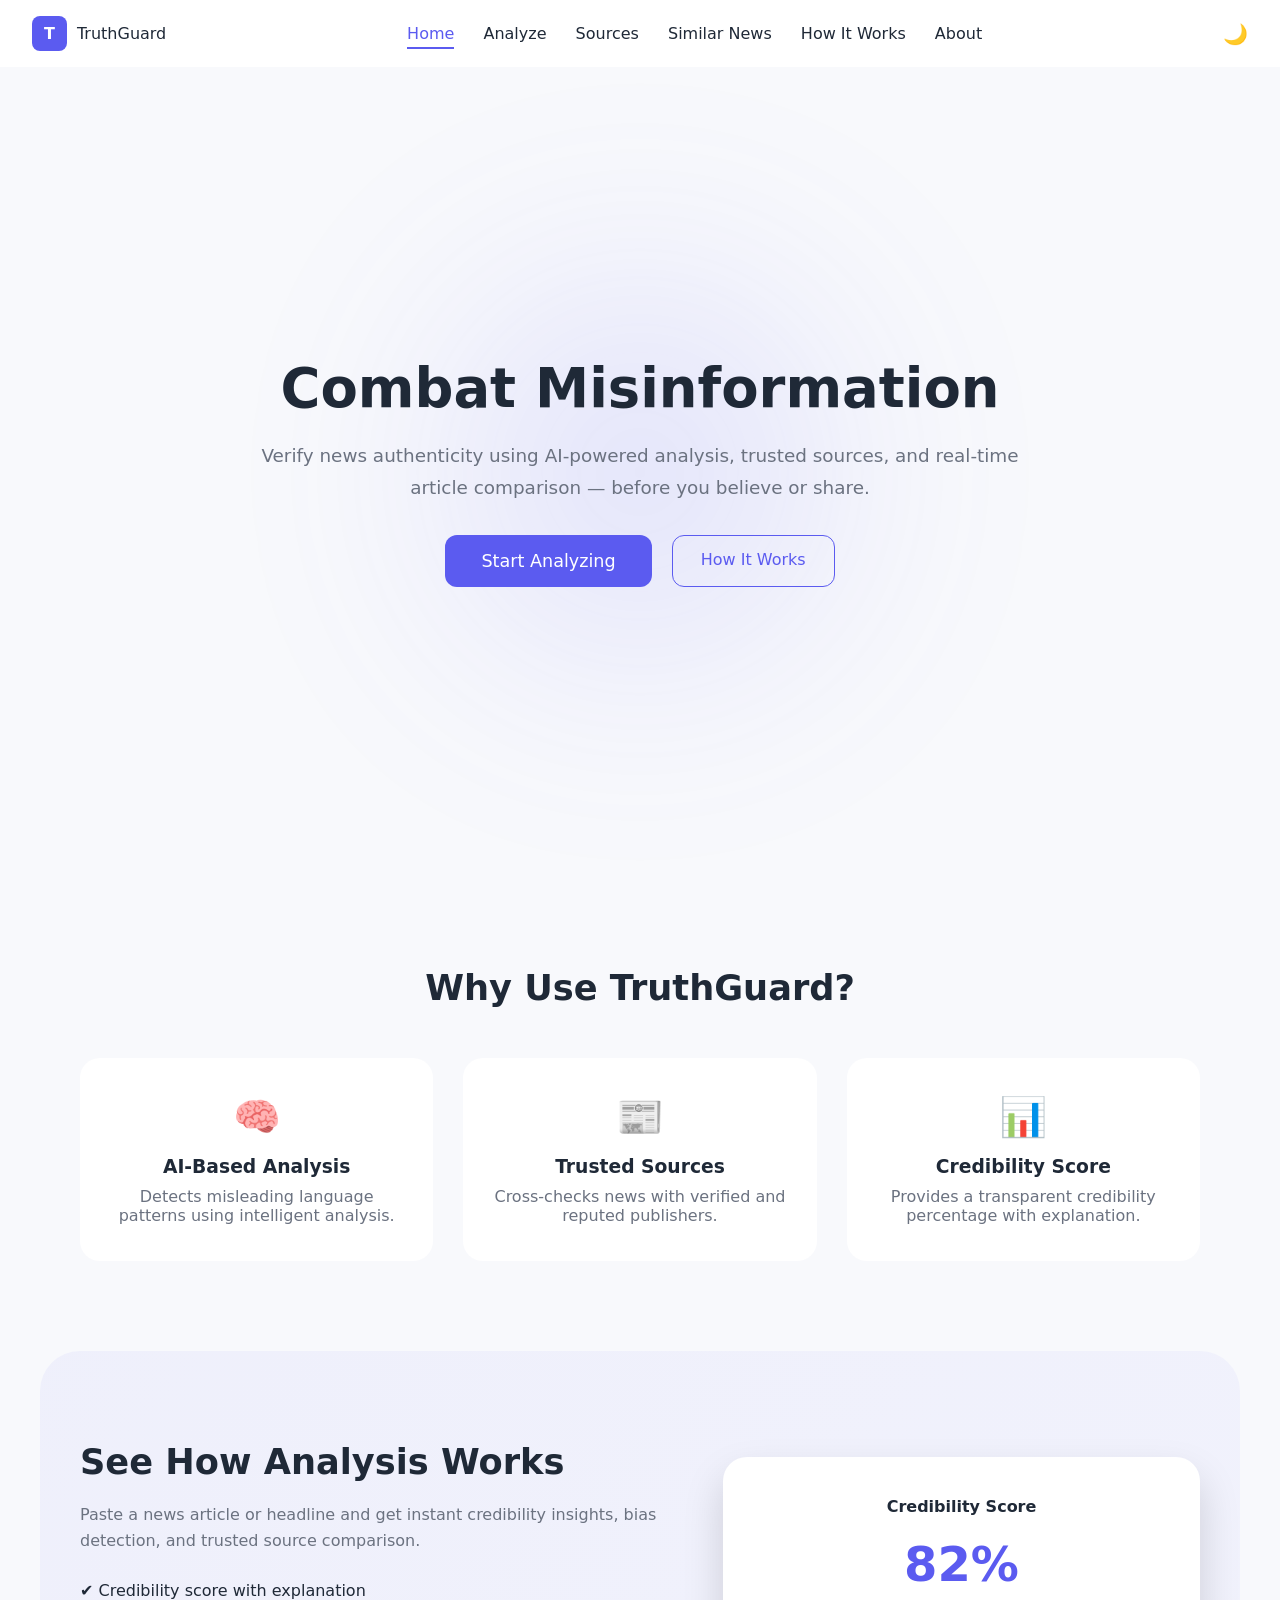
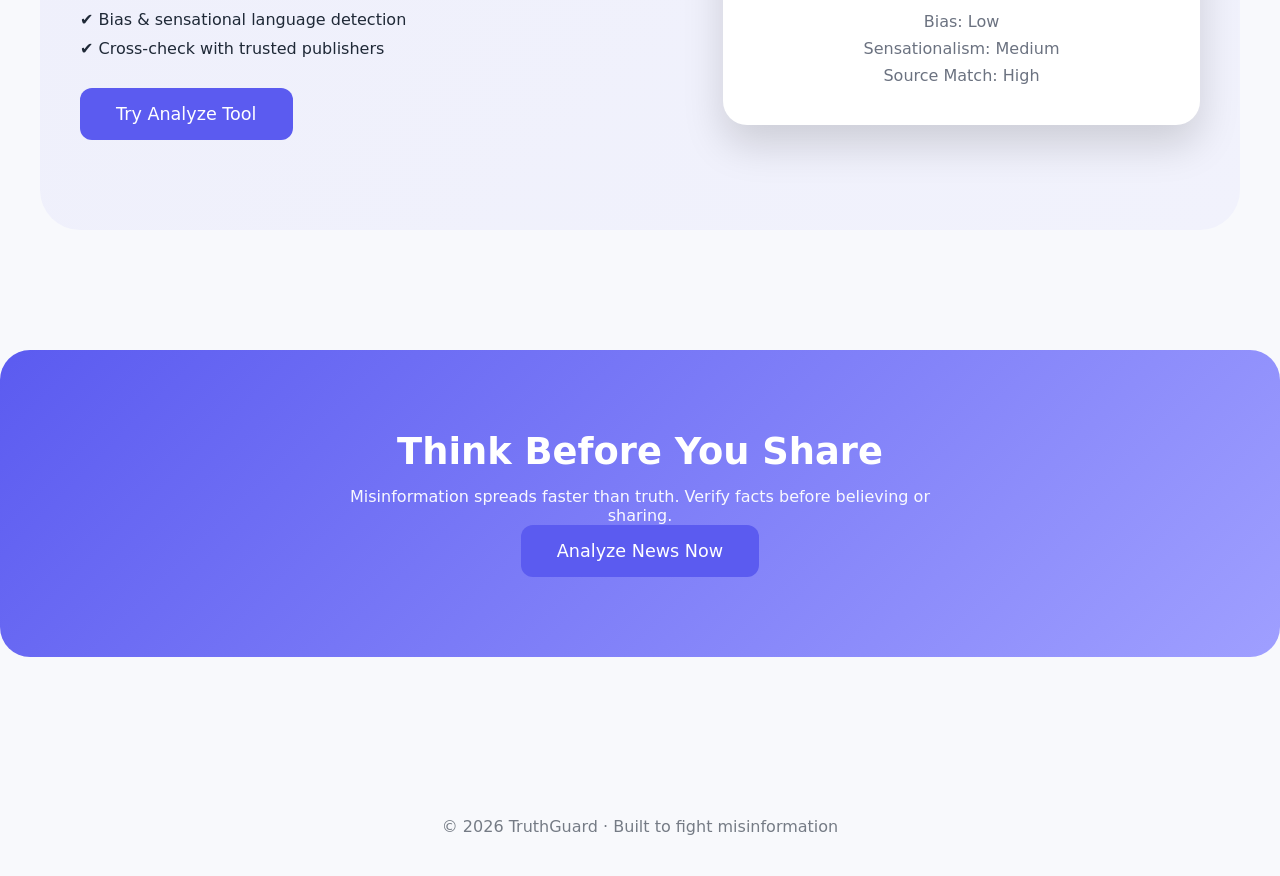
==== index.html @ 30044fe6 "Frontend created" ====
<!DOCTYPE html>
<html lang="en">
<head>
  <meta charset="UTF-8" />
  <meta name="viewport" content="width=device-width, initial-scale=1.0" />
  <title>TruthGuard | Combat Misinformation</title>

  <!-- STYLES -->
  <link rel="stylesheet" href="css/theme.css" />
  <link rel="stylesheet" href="css/base.css" />
  <link rel="stylesheet" href="css/home.css" />

  <!-- JS -->
  <script defer src="js/theme.js"></script>
</head>
<body>

<!-- ================= NAVBAR ================= -->
<header class="navbar">
  <div class="logo">
    <span class="logo-icon">T</span>
    <span class="logo-text">TruthGuard</span>
  </div>

  <nav>
    <a class="active" href="index.html">Home</a>
    <a href="analyze.html">Analyze</a>
    <a href="sources.html">Sources</a>
    <a href="similar.html">Similar News</a>
    <a href="how-it-works.html">How It Works</a>
    <a href="about.html">About</a>
  </nav>

  <button id="themeToggle" class="theme-toggle">🌙</button>
</header>

<!-- ================= HERO ================= -->
<section class="hero-landing">
  <div class="hero-glow"></div>

  <div class="hero-content">
    <h1>Combat Misinformation</h1>

    <p>
      Verify news authenticity using AI-powered analysis, trusted sources,
      and real-time article comparison — before you believe or share.
    </p>

    <div class="hero-actions">
      <a href="analyze.html" class="primary-btn large">Start Analyzing</a>
      <a href="how-it-works.html" class="secondary-btn">How It Works</a>
    </div>
  </div>
</section>

<!-- ================= WHY ================= -->
<section class="section section-center">
  <h2>Why Use TruthGuard?</h2>

  <div class="feature-grid">
    <div class="feature-card">
      <span>🧠</span>
      <h3>AI-Based Analysis</h3>
      <p>
        Detects misleading language patterns using intelligent analysis.
      </p>
    </div>

    <div class="feature-card">
      <span>📰</span>
      <h3>Trusted Sources</h3>
      <p>
        Cross-checks news with verified and reputed publishers.
      </p>
    </div>

    <div class="feature-card">
      <span>📊</span>
      <h3>Credibility Score</h3>
      <p>
        Provides a transparent credibility percentage with explanation.
      </p>
    </div>
  </div>
</section>

<!-- ================= ANALYZE PREVIEW ================= -->
<section class="section analyze-preview">
  <div class="analyze-grid">

    <!-- LEFT -->
    <div class="analyze-text">
      <h2>See How Analysis Works</h2>

      <p class="section-subtext">
        Paste a news article or headline and get instant credibility insights,
        bias detection, and trusted source comparison.
      </p>

      <ul class="analyze-features">
        <li>✔ Credibility score with explanation</li>
        <li>✔ Bias & sensational language detection</li>
        <li>✔ Cross-check with trusted publishers</li>
      </ul>

      <a href="analyze.html" class="primary-btn large">
        Try Analyze Tool
      </a>
    </div>

    <!-- RIGHT -->
    <div class="analyze-visual">
      <div class="analysis-card">
        <h4>Credibility Score</h4>
        <div class="fake-score">82%</div>

        <div class="fake-bars">
          <span>Bias: Low</span>
          <span>Sensationalism: Medium</span>
          <span>Source Match: High</span>
        </div>
      </div>
    </div>

  </div>
</section>

<!-- ================= CTA ================= -->
<section class="cta">
  <h2>Think Before You Share</h2>
  <p>
    Misinformation spreads faster than truth.
    Verify facts before believing or sharing.
  </p>

  <a href="analyze.html" class="primary-btn large">
    Analyze News Now
  </a>
</section>

<!-- ================= FOOTER ================= -->
<footer class="footer">
  © 2026 TruthGuard · Built to fight misinformation
</footer>

</body>
</html>
---- css/theme.css ----
:root {
  --bg: #f8f9fc;
  --card: #ffffff;
  --text: #1f2937;
  --muted: #6b7280;
  --primary: #5b5bf0;
  --secondary: #9f9fff;
}

[data-theme="dark"] {
  --bg: #0b1220;
  --card: #1e293b;
  --text: #e5e7eb;
  --muted: #9ca3af;
  --primary: #7c7cff;
  --secondary: #a5b4ff;
}
---- css/base.css ----
* {
  box-sizing: border-box;
  margin: 0;
  padding: 0;
  font-family: system-ui, sans-serif;
}

body {
  background: var(--bg);
  color: var(--text);
}

/* ---------- NAVBAR ---------- */
.navbar {
  position: sticky;
  top: 0;
  z-index: 100;
  display: flex;
  justify-content: space-between;
  align-items: center;
  padding: 16px 32px;
  background: var(--card);
  backdrop-filter: blur(10px);
}

.logo {
  display: flex;
  gap: 10px;
  align-items: center;
}

.logo-icon {
  background: var(--primary);
  color: white;
  padding: 8px 12px;
  border-radius: 8px;
  font-weight: bold;
}

nav a {
  margin: 0 12px;
  text-decoration: none;
  color: var(--text);
  position: relative;
}

nav a.active {
  color: var(--primary);
}

nav a.active::after {
  content: "";
  position: absolute;
  width: 100%;
  height: 2px;
  background: var(--primary);
  bottom: -6px;
  left: 0;
}

.theme-toggle {
  font-size: 20px;
  background: none;
  border: none;
  cursor: pointer;
}

/* ---------- COMMON ---------- */
.primary-btn {
  background: var(--primary);
  color: white;
  padding: 14px 28px;
  border-radius: 12px;
  text-decoration: none;
  display: inline-block;
}

.primary-btn.large {
  font-size: 1.1rem;
  padding: 16px 36px;
}

.secondary-btn {
  padding: 14px 28px;
  border-radius: 12px;
  border: 1px solid var(--primary);
  color: var(--primary);
  text-decoration: none;
}

.section {
  padding: 80px 40px;
  max-width: 1200px;
  margin: auto;
}
---- css/home.css ----
/* ================= HERO ================= */
.hero-landing {
  min-height: 90vh;
  display: flex;
  align-items: center;
  justify-content: center;
  text-align: center;
  padding: 100px 20px;
  position: relative;
  overflow: hidden;
}

.hero-content {
  max-width: 800px;
  z-index: 2;
}

.hero-content h1 {
  font-size: 3.4rem;
  margin-bottom: 20px;
}

.hero-content p {
  font-size: 1.15rem;
  color: var(--muted);
  line-height: 1.7;
}

.hero-actions {
  margin-top: 32px;
  display: flex;
  justify-content: center;
  gap: 20px;
  flex-wrap: wrap;
}

/* Glow */
.hero-glow {
  position: absolute;
  width: 500px;
  height: 500px;
  background: radial-gradient(circle, var(--primary), transparent 70%);
  opacity: 0.25;
  filter: blur(120px);
}

/* ================= SECTIONS ================= */
.section {
  padding: 90px 40px;
  max-width: 1200px;
  margin: auto;
}

.section-center {
  text-align: center;
}

.section h2 {
  font-size: 2.2rem;
  margin-bottom: 50px;
}

/* ================= FEATURES ================= */
.feature-grid {
  display: grid;
  grid-template-columns: repeat(auto-fit, minmax(260px, 1fr));
  gap: 30px;
}

.feature-card {
  background: var(--card);
  padding: 36px 30px;
  border-radius: 20px;
  text-align: center;
  transition: transform 0.3s ease, box-shadow 0.3s ease;
}

.feature-card span {
  font-size: 2.4rem;
}

.feature-card h3 {
  margin: 16px 0 10px;
}

.feature-card p {
  color: var(--muted);
}

.feature-card:hover {
  transform: translateY(-8px);
  box-shadow: 0 20px 40px rgba(0, 0, 0, 0.15);
}

/* ================= ANALYZE PREVIEW ================= */
.analyze-preview {
  background: linear-gradient(
    135deg,
    rgba(91, 91, 240, 0.06),
    rgba(159, 159, 255, 0.08)
  );
  border-radius: 40px;
}

.analyze-grid {
  display: grid;
  grid-template-columns: 1.1fr 0.9fr;
  gap: 60px;
  align-items: center;
}

.analyze-text h2 {
  margin-bottom: 20px;
}

.section-subtext {
  color: var(--muted);
  margin-bottom: 28px;
  line-height: 1.6;
}

.analyze-features {
  list-style: none;
  margin-bottom: 30px;
}

.analyze-features li {
  margin-bottom: 10px;
}

/* Right card */
.analysis-card {
  background: var(--card);
  padding: 40px;
  border-radius: 24px;
  text-align: center;
  box-shadow: 0 20px 40px rgba(0, 0, 0, 0.15);
}

.fake-score {
  font-size: 3rem;
  font-weight: bold;
  color: var(--primary);
  margin: 20px 0;
}

.fake-bars span {
  display: block;
  margin-top: 8px;
  color: var(--muted);
}

/* ================= CTA ================= */
.cta {
  margin: 120px auto;
  padding: 80px 40px;
  border-radius: 30px;
  text-align: center;
  background: linear-gradient(135deg, var(--primary), var(--secondary));
  color: white;
}

.cta h2 {
  font-size: 2.3rem;
  margin-bottom: 14px;
}

.cta p {
  max-width: 600px;
  margin: auto;
  opacity: 0.95;
}

/* ================= FOOTER ================= */
.footer {
  text-align: center;
  padding: 40px;
  opacity: 0.6;
}

/* ================= RESPONSIVE ================= */
@media (max-width: 900px) {
  .analyze-grid {
    grid-template-columns: 1fr;
    text-align: center;
  }

  .analyze-text {
    order: 1;
  }

  .analyze-visual {
    order: 2;
  }
}

@media (max-width: 768px) {
  .hero-content h1 {
    font-size: 2.6rem;
  }
}
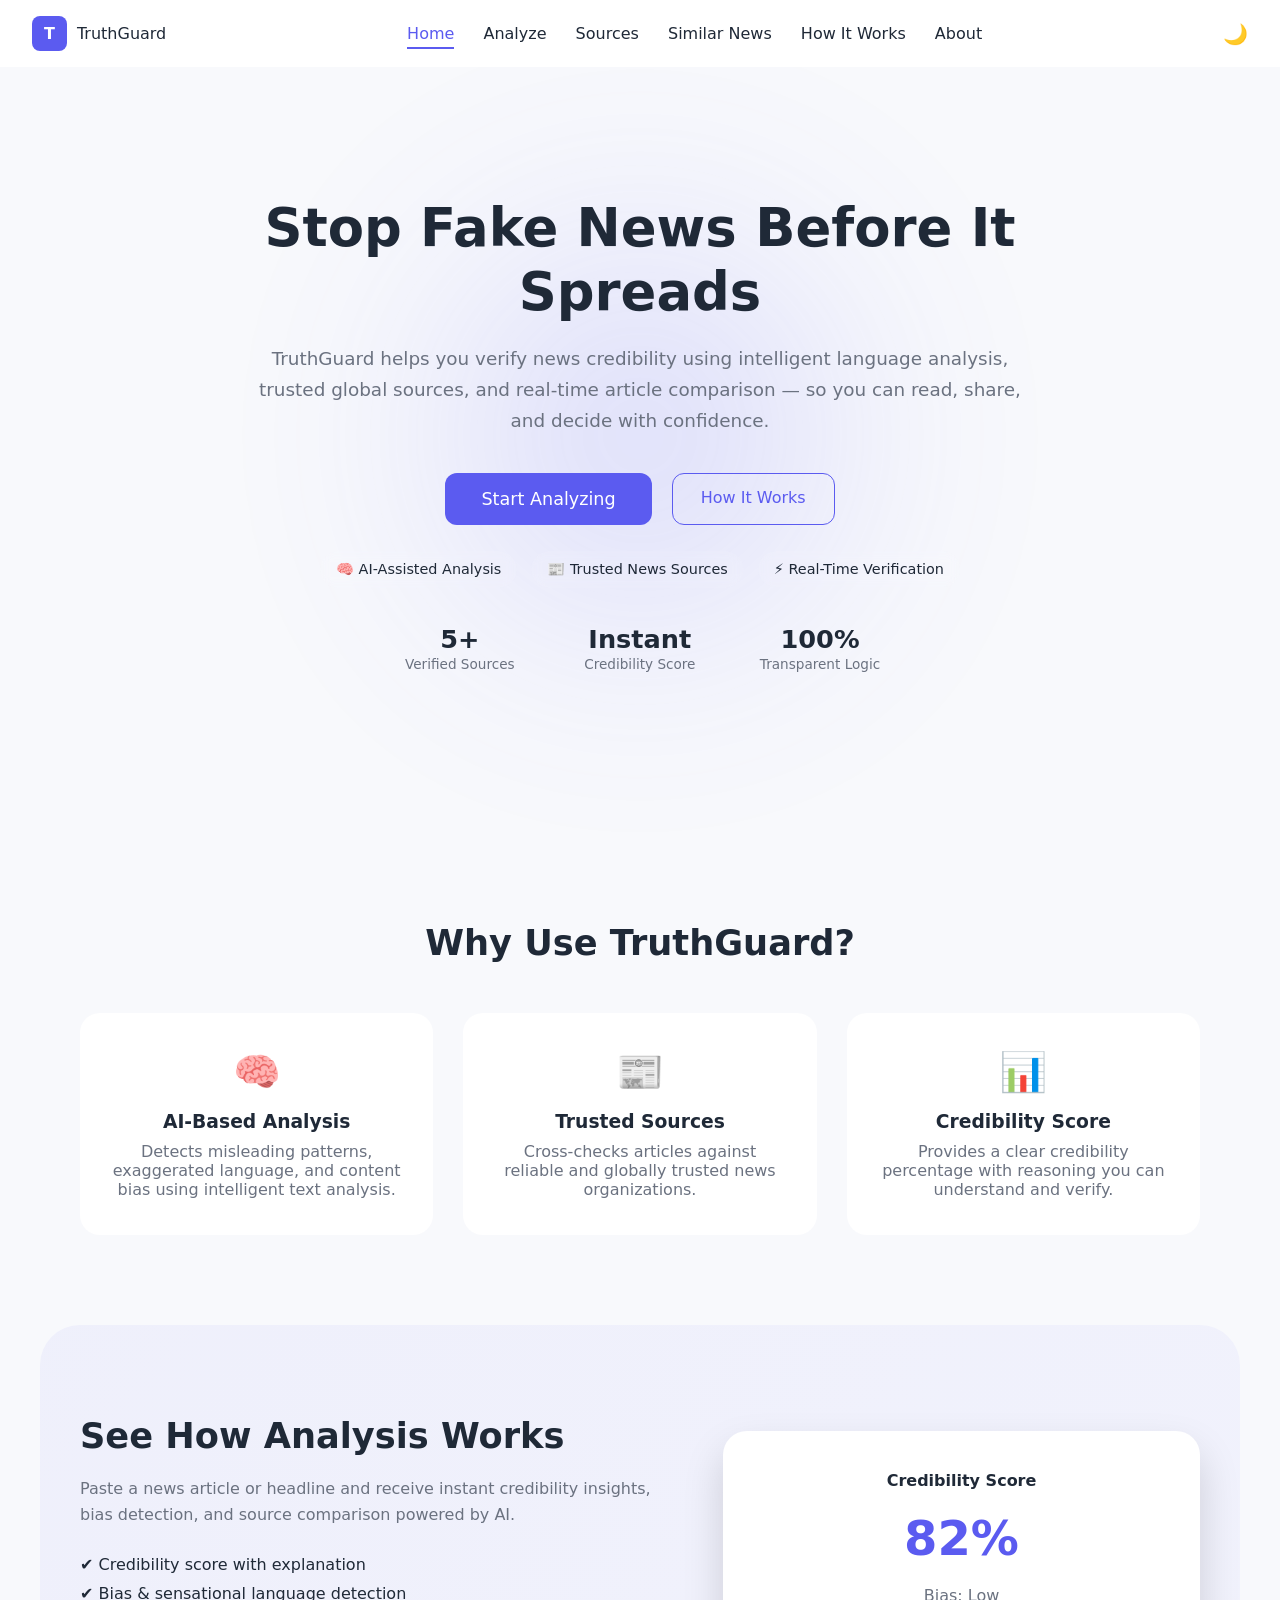
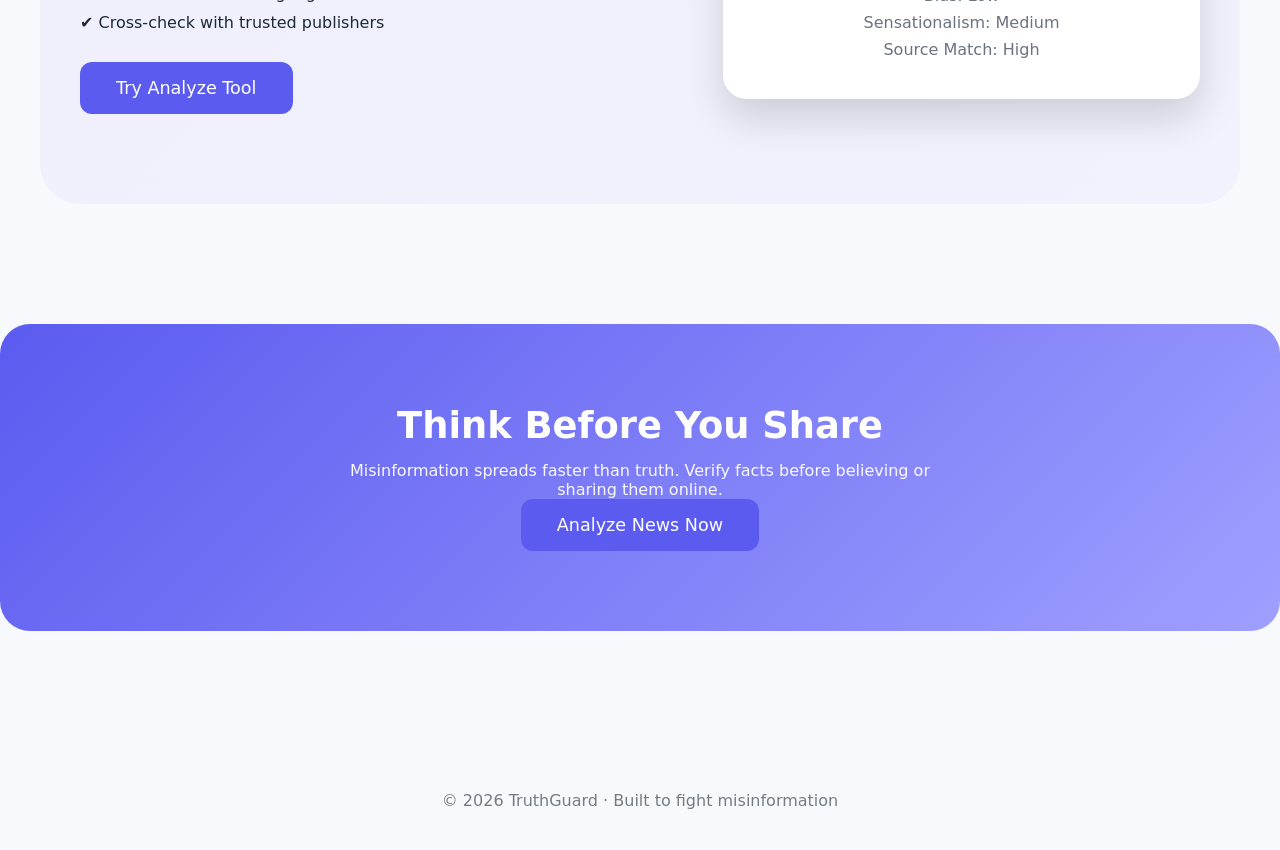
==== commit 06226bda: "Home page updated" ====
--- a/index.html
+++ b/index.html
@@ -39,17 +39,44 @@
   <div class="hero-glow"></div>
 
   <div class="hero-content">
-    <h1>Combat Misinformation</h1>
+    <h1 class="hero-title">
+      Stop Fake News Before It Spreads
+    </h1>
 
-    <p>
-      Verify news authenticity using AI-powered analysis, trusted sources,
-      and real-time article comparison — before you believe or share.
+    <p class="hero-subtitle">
+      TruthGuard helps you verify news credibility using intelligent language
+      analysis, trusted global sources, and real-time article comparison —
+      so you can read, share, and decide with confidence.
     </p>
 
     <div class="hero-actions">
       <a href="analyze.html" class="primary-btn large">Start Analyzing</a>
       <a href="how-it-works.html" class="secondary-btn">How It Works</a>
     </div>
+
+    <!-- TRUST BADGES -->
+    <div class="hero-badges">
+      <span>🧠 AI-Assisted Analysis</span>
+      <span>📰 Trusted News Sources</span>
+      <span>⚡ Real-Time Verification</span>
+    </div>
+
+    <!-- QUICK STATS -->
+    <div class="hero-stats">
+      <div>
+        <strong>5+</strong>
+        <span>Verified Sources</span>
+      </div>
+      <div>
+        <strong>Instant</strong>
+        <span>Credibility Score</span>
+      </div>
+      <div>
+        <strong>100%</strong>
+        <span>Transparent Logic</span>
+      </div>
+    </div>
+
   </div>
 </section>
 
@@ -62,7 +89,8 @@
       <span>🧠</span>
       <h3>AI-Based Analysis</h3>
       <p>
-        Detects misleading language patterns using intelligent analysis.
+        Detects misleading patterns, exaggerated language, and content bias
+        using intelligent text analysis.
       </p>
     </div>
 
@@ -70,7 +98,8 @@
       <span>📰</span>
       <h3>Trusted Sources</h3>
       <p>
-        Cross-checks news with verified and reputed publishers.
+        Cross-checks articles against reliable and globally trusted
+        news organizations.
       </p>
     </div>
 
@@ -78,7 +107,8 @@
       <span>📊</span>
       <h3>Credibility Score</h3>
       <p>
-        Provides a transparent credibility percentage with explanation.
+        Provides a clear credibility percentage with reasoning you can
+        understand and verify.
       </p>
     </div>
   </div>
@@ -93,8 +123,8 @@
       <h2>See How Analysis Works</h2>
 
       <p class="section-subtext">
-        Paste a news article or headline and get instant credibility insights,
-        bias detection, and trusted source comparison.
+        Paste a news article or headline and receive instant credibility
+        insights, bias detection, and source comparison powered by AI.
       </p>
 
       <ul class="analyze-features">
@@ -130,7 +160,7 @@
   <h2>Think Before You Share</h2>
   <p>
     Misinformation spreads faster than truth.
-    Verify facts before believing or sharing.
+    Verify facts before believing or sharing them online.
   </p>
 
   <a href="analyze.html" class="primary-btn large">
--- a/css/home.css
+++ b/css/home.css
@@ -1,22 +1,25 @@
 /* ================= HERO ================= */
 .hero-landing {
-  min-height: 90vh;
-  display: flex;
-  align-items: center;
-  justify-content: center;
-  text-align: center;
-  padding: 100px 20px;
+  min-height: 85vh;
+  display: flex;
+  align-items: center;
+  justify-content: center;
+  text-align: center;
+  padding: 30px 20px 60px;
   position: relative;
   overflow: hidden;
 }
 
+
 .hero-content {
-  max-width: 800px;
+  max-width: 820px;
   z-index: 2;
 }
 
 .hero-content h1 {
-  font-size: 3.4rem;
+  font-size: 3.3rem;
+  font-weight: 700;
+  line-height: 1.2;
   margin-bottom: 20px;
 }
 
@@ -24,23 +27,74 @@
   font-size: 1.15rem;
   color: var(--muted);
   line-height: 1.7;
-}
-
+  max-width: 780px;
+  margin: 0 auto;
+}
+
+/* Buttons */
 .hero-actions {
-  margin-top: 32px;
+  margin-top: 36px;
   display: flex;
   justify-content: center;
   gap: 20px;
   flex-wrap: wrap;
 }
 
-/* Glow */
+/* ================= HERO BADGES ================= */
+.hero-badges {
+  display: flex;
+  justify-content: center;
+  align-items: center;
+  gap: 14px;
+  margin-top: 26px;
+  flex-wrap: wrap;
+}
+
+.hero-badges span {
+  display: inline-flex;
+  align-items: center;
+  gap: 6px;
+  padding: 10px 16px;
+  border-radius: 999px;
+  background: rgba(255, 255, 255, 0.06);
+  font-size: 0.9rem;
+  white-space: nowrap;
+  backdrop-filter: blur(6px);
+}
+
+/* ================= HERO STATS ================= */
+.hero-stats {
+  display: flex;
+  justify-content: center;
+  align-items: center;
+  gap: 60px;
+  margin-top: 36px;
+  flex-wrap: wrap;
+}
+
+.hero-stats div {
+  text-align: center;
+  min-width: 120px;
+}
+
+.hero-stats strong {
+  font-size: 1.6rem;
+  font-weight: 700;
+  display: block;
+}
+
+.hero-stats span {
+  font-size: 0.85rem;
+  color: var(--muted);
+}
+
+/* ================= GLOW ================= */
 .hero-glow {
   position: absolute;
-  width: 500px;
-  height: 500px;
+  width: 520px;
+  height: 520px;
   background: radial-gradient(circle, var(--primary), transparent 70%);
-  opacity: 0.25;
+  opacity: 0.3;
   filter: blur(120px);
 }
 
@@ -184,18 +238,14 @@
     grid-template-columns: 1fr;
     text-align: center;
   }
-
-  .analyze-text {
-    order: 1;
-  }
-
-  .analyze-visual {
-    order: 2;
-  }
 }
 
 @media (max-width: 768px) {
   .hero-content h1 {
-    font-size: 2.6rem;
+    font-size: 2.4rem;
   }
-}
+
+  .hero-stats {
+    gap: 24px;
+  }
+}
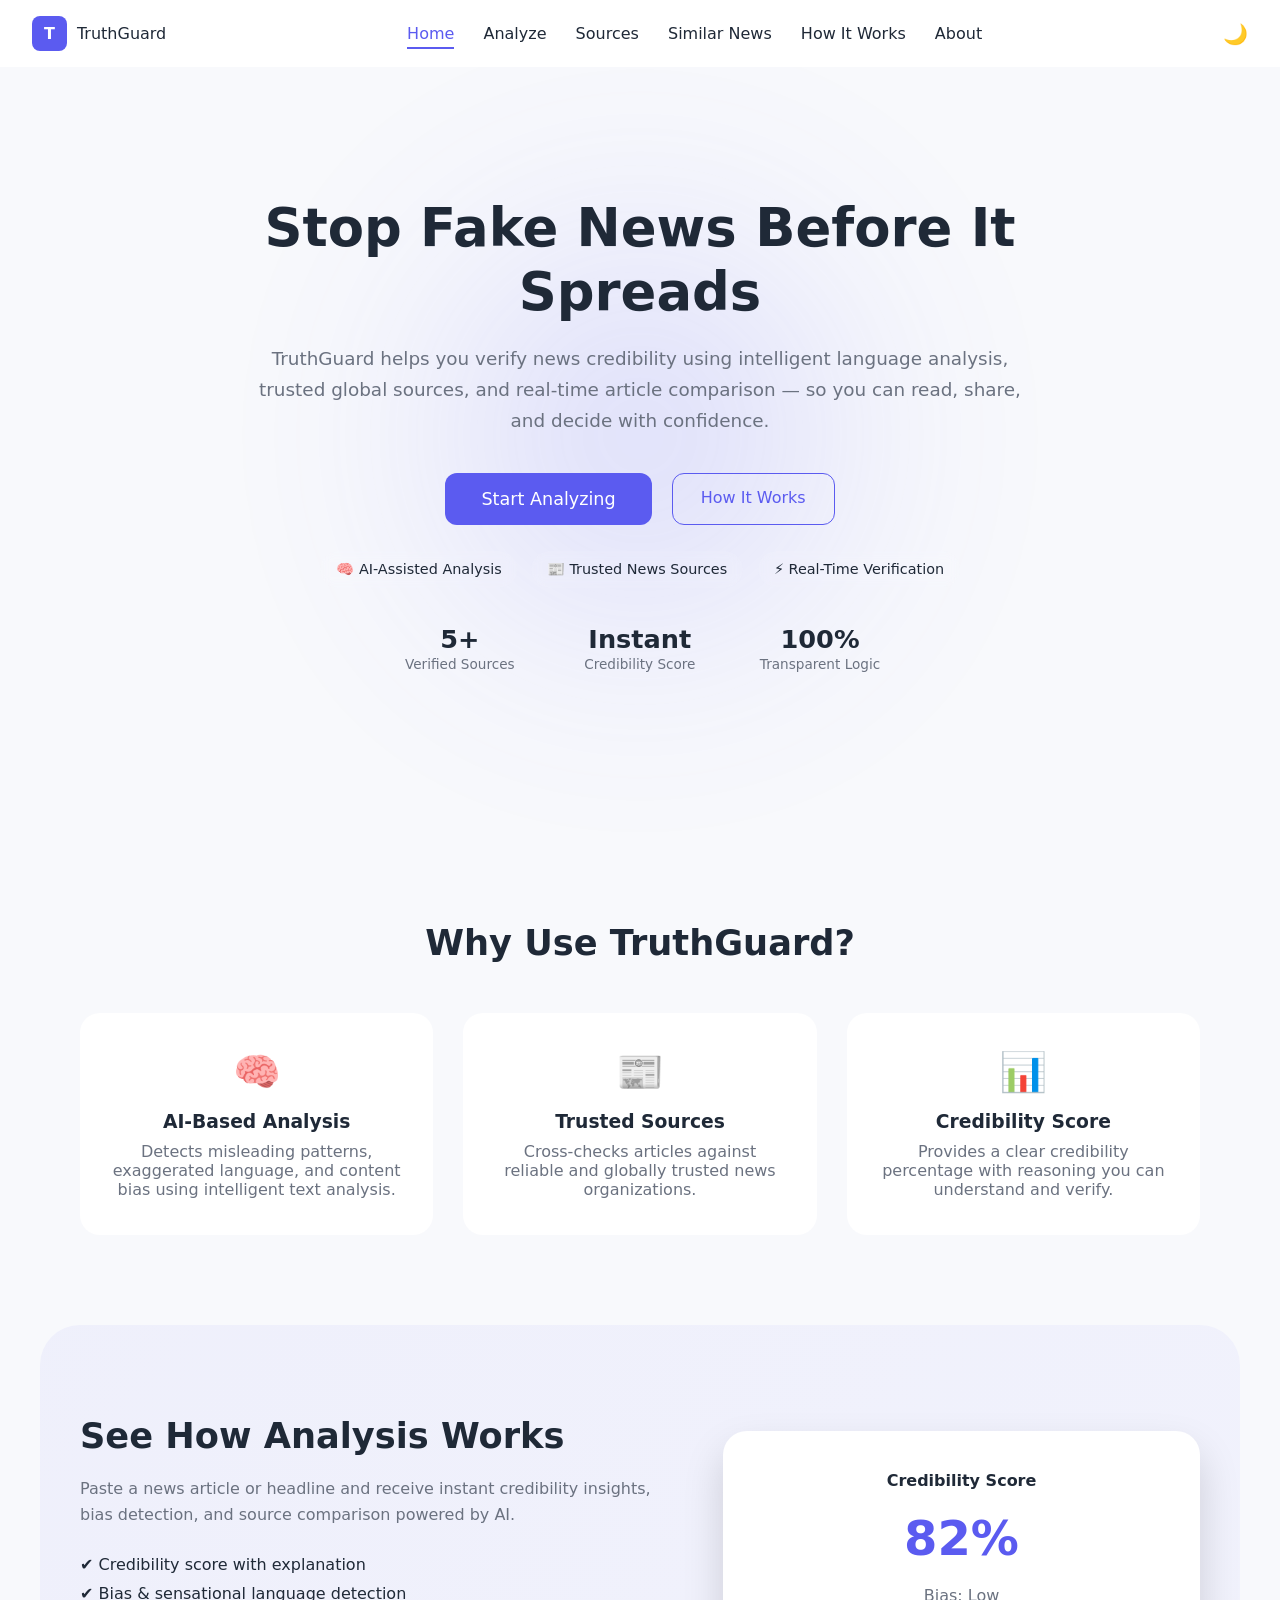
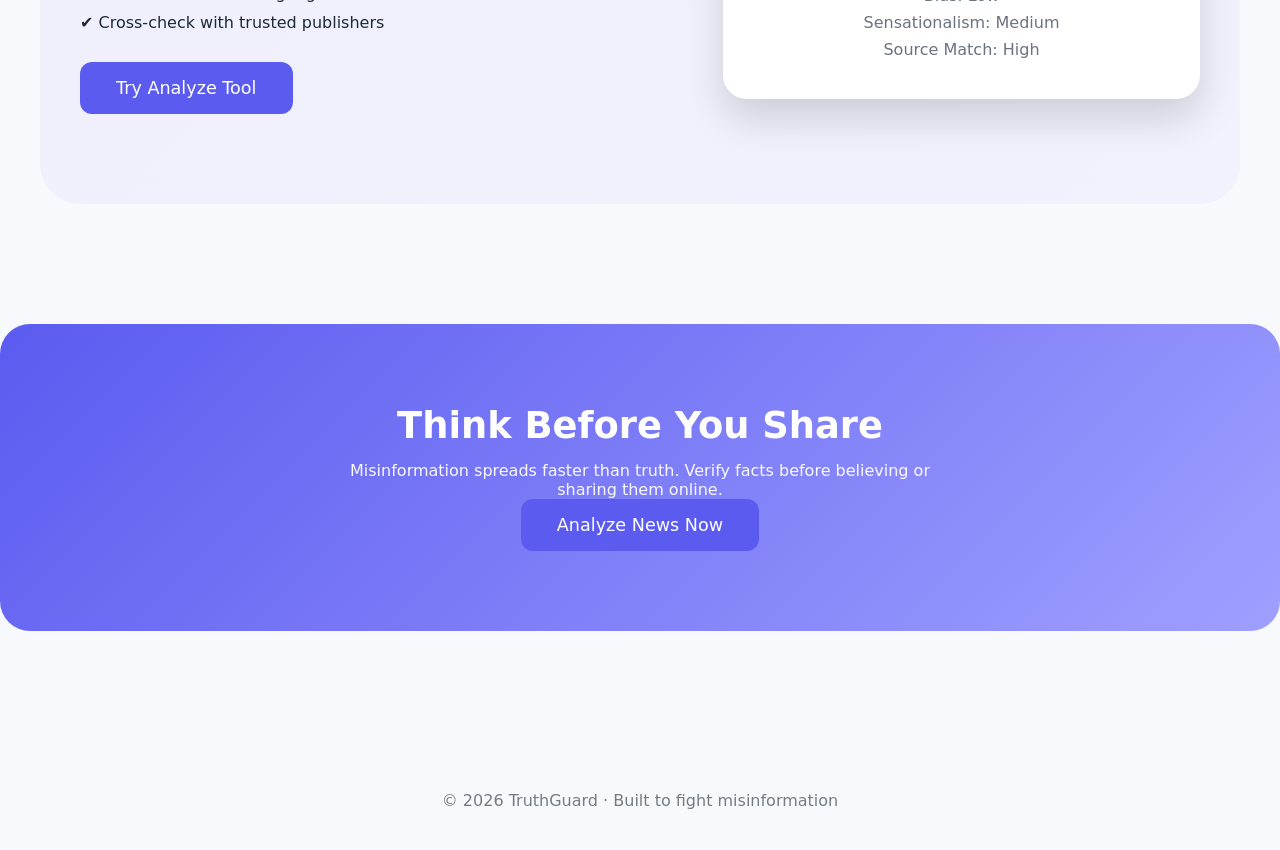
==== commit 921e11eb: "Results fixed" ====
--- a/index.html
+++ b/index.html
@@ -5,17 +5,14 @@
   <meta name="viewport" content="width=device-width, initial-scale=1.0" />
   <title>TruthGuard | Combat Misinformation</title>
 
-  <!-- STYLES -->
   <link rel="stylesheet" href="css/theme.css" />
   <link rel="stylesheet" href="css/base.css" />
   <link rel="stylesheet" href="css/home.css" />
 
-  <!-- JS -->
   <script defer src="js/theme.js"></script>
 </head>
 <body>
 
-<!-- ================= NAVBAR ================= -->
 <header class="navbar">
   <div class="logo">
     <span class="logo-icon">T</span>
@@ -34,7 +31,6 @@
   <button id="themeToggle" class="theme-toggle">🌙</button>
 </header>
 
-<!-- ================= HERO ================= -->
 <section class="hero-landing">
   <div class="hero-glow"></div>
 
@@ -54,14 +50,12 @@
       <a href="how-it-works.html" class="secondary-btn">How It Works</a>
     </div>
 
-    <!-- TRUST BADGES -->
     <div class="hero-badges">
       <span>🧠 AI-Assisted Analysis</span>
       <span>📰 Trusted News Sources</span>
       <span>⚡ Real-Time Verification</span>
     </div>
 
-    <!-- QUICK STATS -->
     <div class="hero-stats">
       <div>
         <strong>5+</strong>
@@ -80,7 +74,6 @@
   </div>
 </section>
 
-<!-- ================= WHY ================= -->
 <section class="section section-center">
   <h2>Why Use TruthGuard?</h2>
 
@@ -114,11 +107,9 @@
   </div>
 </section>
 
-<!-- ================= ANALYZE PREVIEW ================= -->
 <section class="section analyze-preview">
   <div class="analyze-grid">
 
-    <!-- LEFT -->
     <div class="analyze-text">
       <h2>See How Analysis Works</h2>
 
@@ -138,7 +129,6 @@
       </a>
     </div>
 
-    <!-- RIGHT -->
     <div class="analyze-visual">
       <div class="analysis-card">
         <h4>Credibility Score</h4>
@@ -155,7 +145,6 @@
   </div>
 </section>
 
-<!-- ================= CTA ================= -->
 <section class="cta">
   <h2>Think Before You Share</h2>
   <p>
@@ -168,7 +157,6 @@
   </a>
 </section>
 
-<!-- ================= FOOTER ================= -->
 <footer class="footer">
   © 2026 TruthGuard · Built to fight misinformation
 </footer>
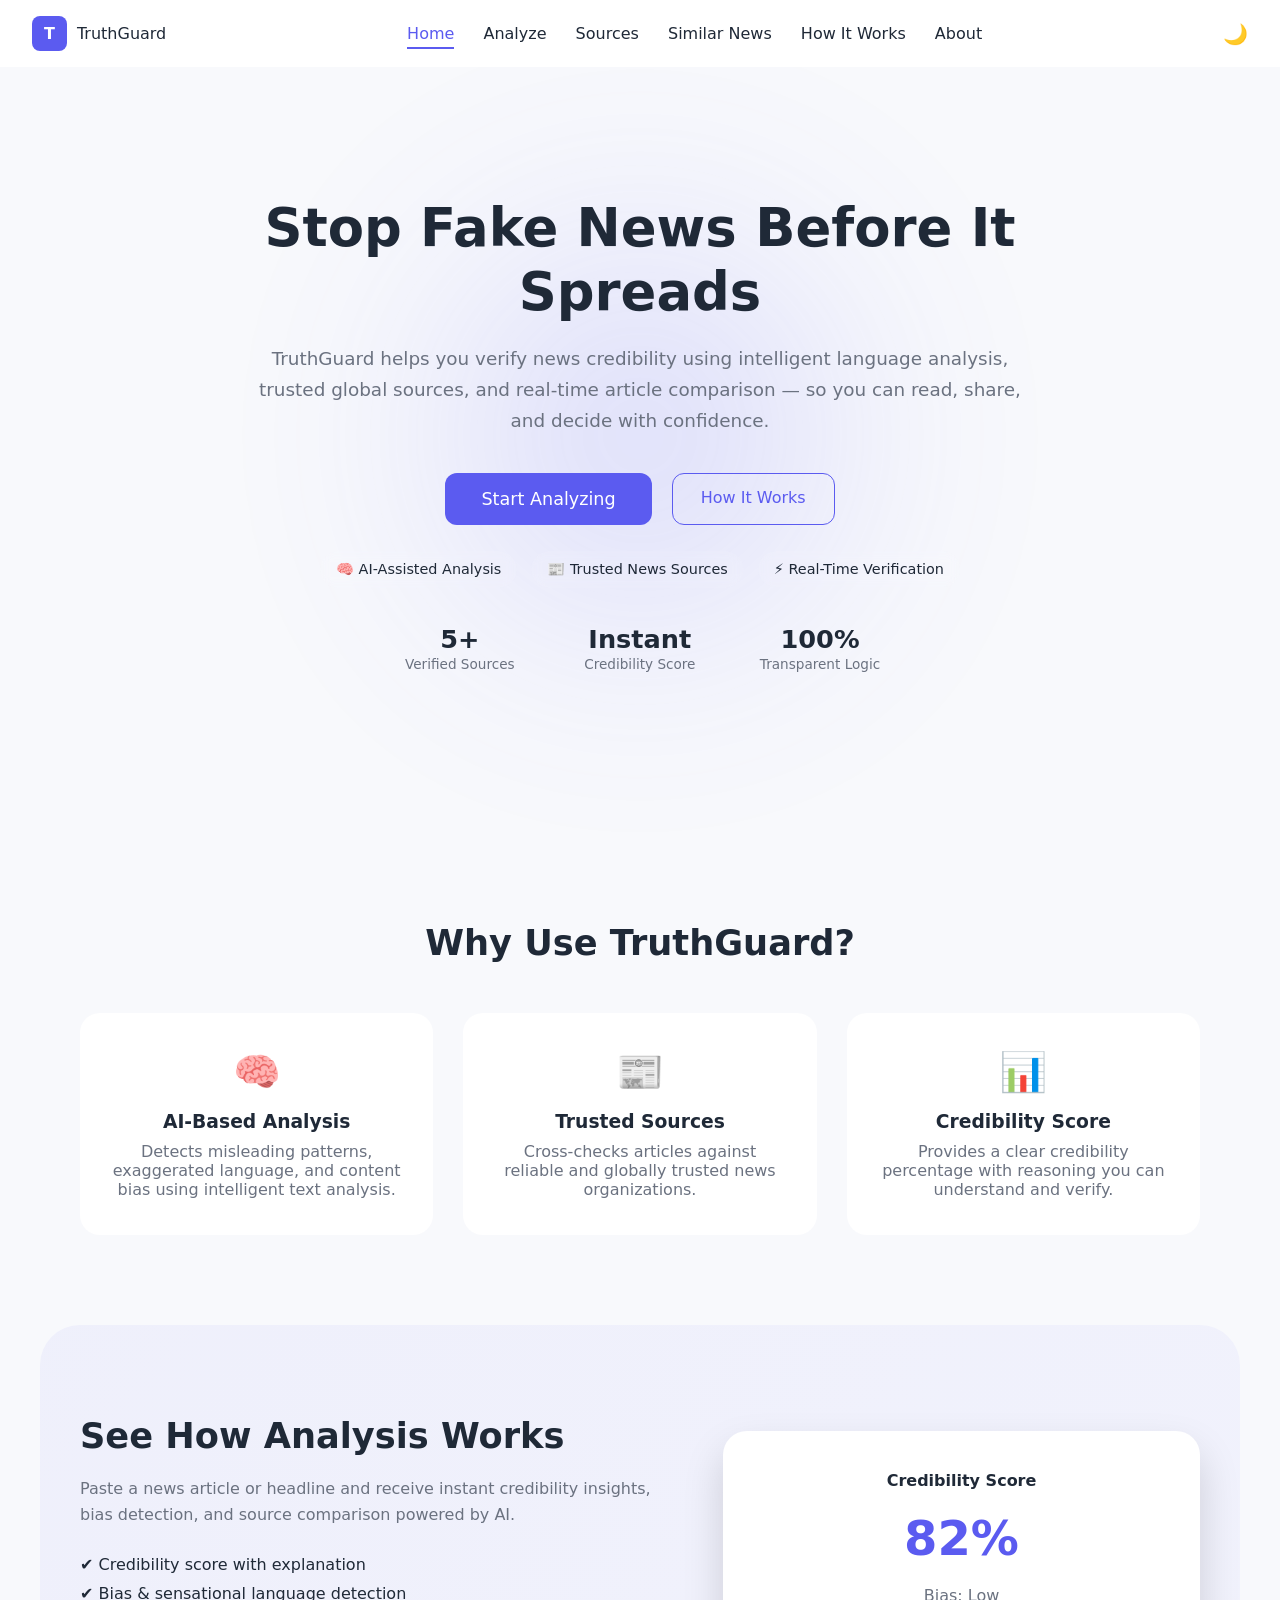
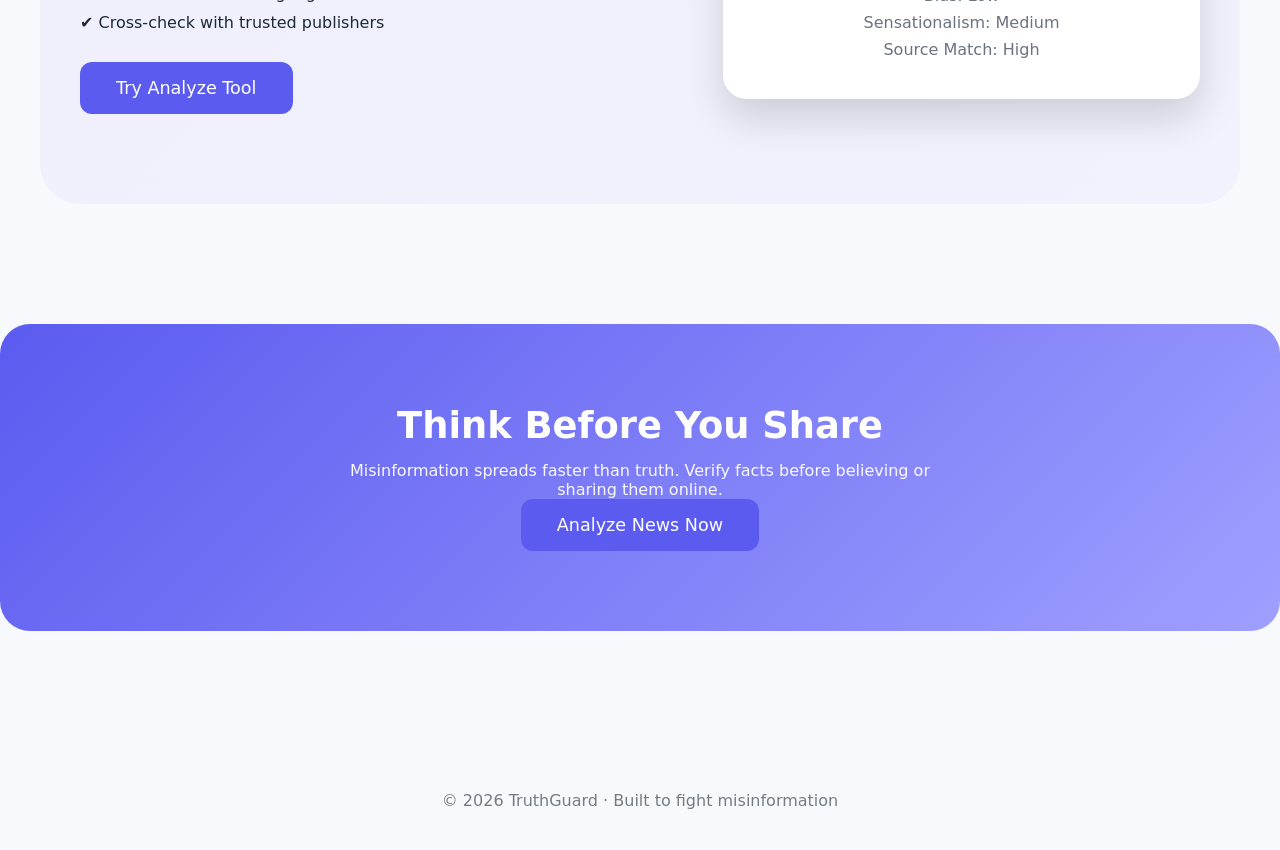
==== commit 31dd6ed9: "Changes in api" ====
--- a/index.html
+++ b/index.html
@@ -3,6 +3,9 @@
 <head>
   <meta charset="UTF-8" />
   <meta name="viewport" content="width=device-width, initial-scale=1.0" />
+   <script>
+    window.NEWS_API_KEY = window.NEWS_API_KEY || "{{ NEWS_API_KEY }}";
+  </script>
   <title>TruthGuard | Combat Misinformation</title>
 
   <link rel="stylesheet" href="css/theme.css" />
--- a/css/base.css
+++ b/css/base.css
@@ -10,7 +10,6 @@
   color: var(--text);
 }
 
-/* ---------- NAVBAR ---------- */
 .navbar {
   position: sticky;
   top: 0;
@@ -65,7 +64,6 @@
   cursor: pointer;
 }
 
-/* ---------- COMMON ---------- */
 .primary-btn {
   background: var(--primary);
   color: white;
--- a/css/home.css
+++ b/css/home.css
@@ -1,4 +1,4 @@
-/* ================= HERO ================= */
+
 .hero-landing {
   min-height: 85vh;
   display: flex;
@@ -31,7 +31,6 @@
   margin: 0 auto;
 }
 
-/* Buttons */
 .hero-actions {
   margin-top: 36px;
   display: flex;
@@ -40,7 +39,6 @@
   flex-wrap: wrap;
 }
 
-/* ================= HERO BADGES ================= */
 .hero-badges {
   display: flex;
   justify-content: center;
@@ -62,7 +60,6 @@
   backdrop-filter: blur(6px);
 }
 
-/* ================= HERO STATS ================= */
 .hero-stats {
   display: flex;
   justify-content: center;
@@ -88,7 +85,6 @@
   color: var(--muted);
 }
 
-/* ================= GLOW ================= */
 .hero-glow {
   position: absolute;
   width: 520px;
@@ -98,7 +94,6 @@
   filter: blur(120px);
 }
 
-/* ================= SECTIONS ================= */
 .section {
   padding: 90px 40px;
   max-width: 1200px;
@@ -114,7 +109,6 @@
   margin-bottom: 50px;
 }
 
-/* ================= FEATURES ================= */
 .feature-grid {
   display: grid;
   grid-template-columns: repeat(auto-fit, minmax(260px, 1fr));
@@ -146,7 +140,6 @@
   box-shadow: 0 20px 40px rgba(0, 0, 0, 0.15);
 }
 
-/* ================= ANALYZE PREVIEW ================= */
 .analyze-preview {
   background: linear-gradient(
     135deg,
@@ -182,7 +175,6 @@
   margin-bottom: 10px;
 }
 
-/* Right card */
 .analysis-card {
   background: var(--card);
   padding: 40px;
@@ -204,7 +196,6 @@
   color: var(--muted);
 }
 
-/* ================= CTA ================= */
 .cta {
   margin: 120px auto;
   padding: 80px 40px;
@@ -225,14 +216,12 @@
   opacity: 0.95;
 }
 
-/* ================= FOOTER ================= */
 .footer {
   text-align: center;
   padding: 40px;
   opacity: 0.6;
 }
 
-/* ================= RESPONSIVE ================= */
 @media (max-width: 900px) {
   .analyze-grid {
     grid-template-columns: 1fr;
